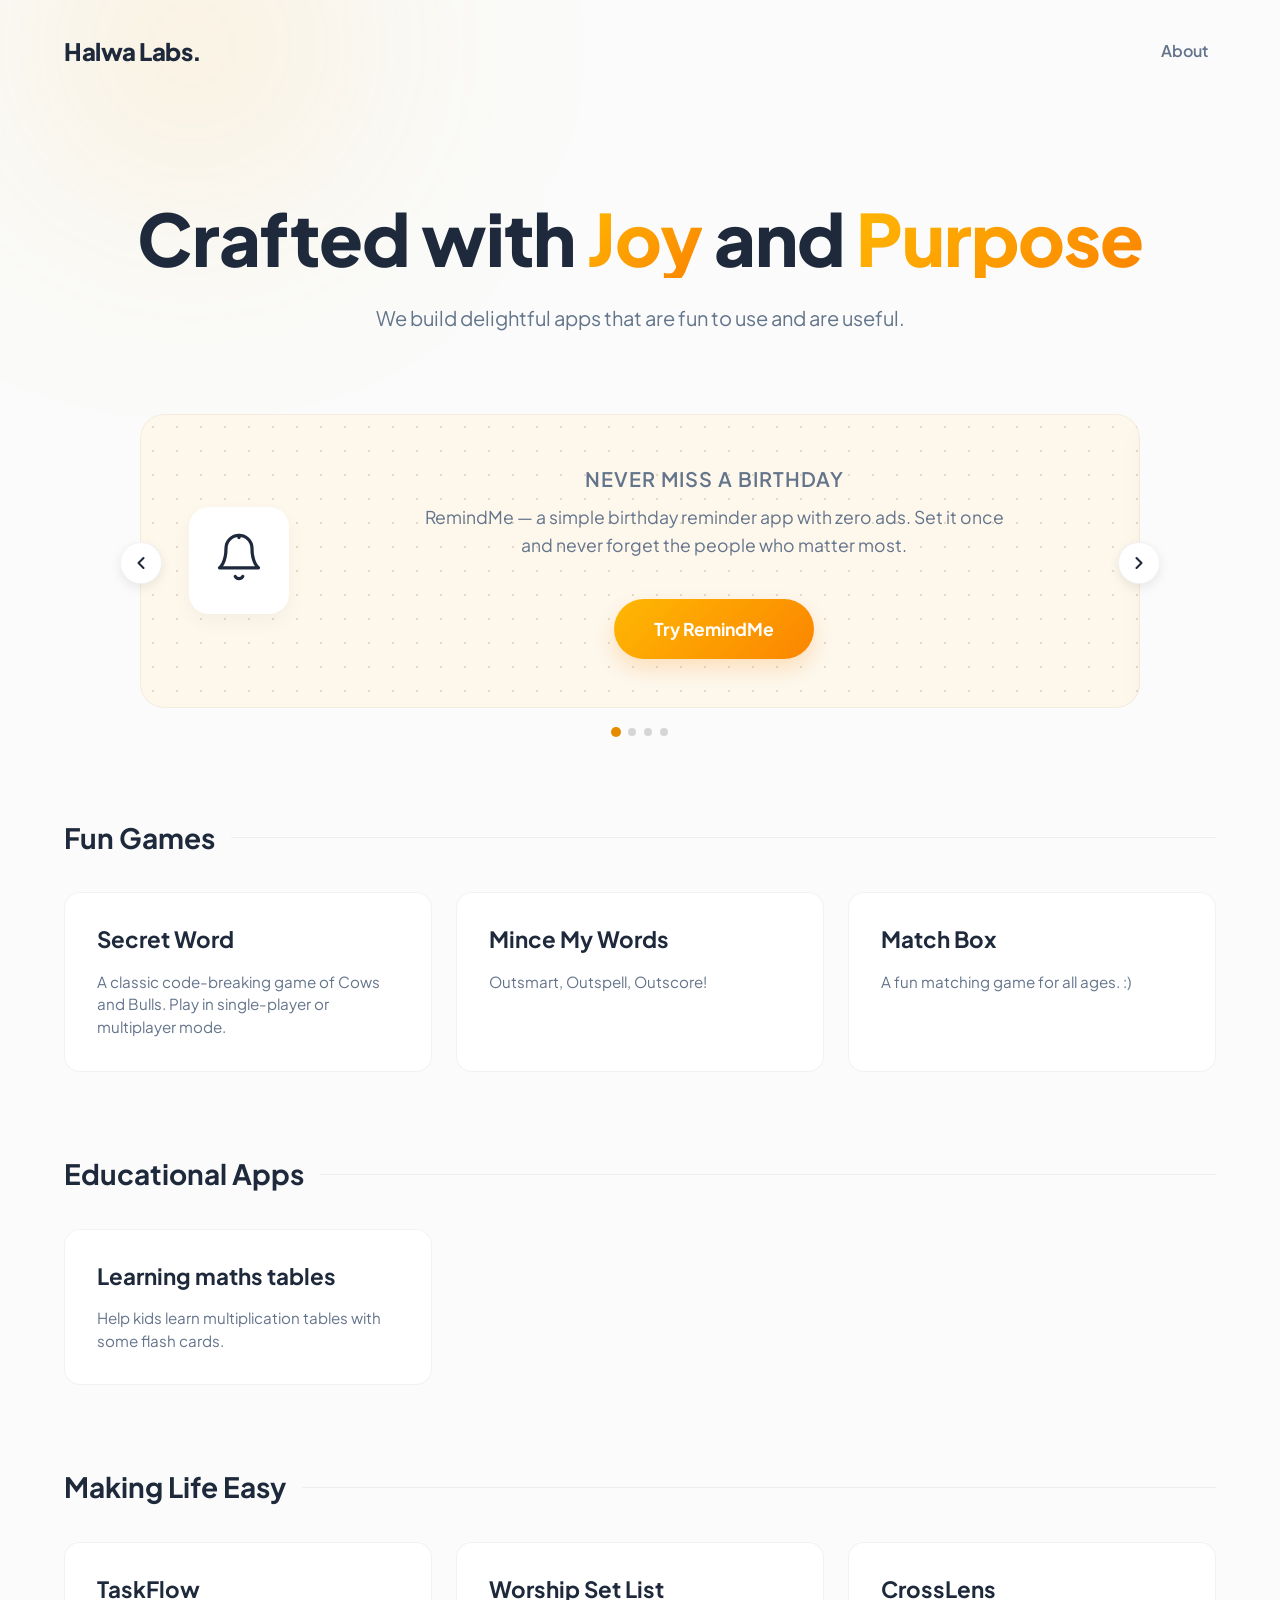
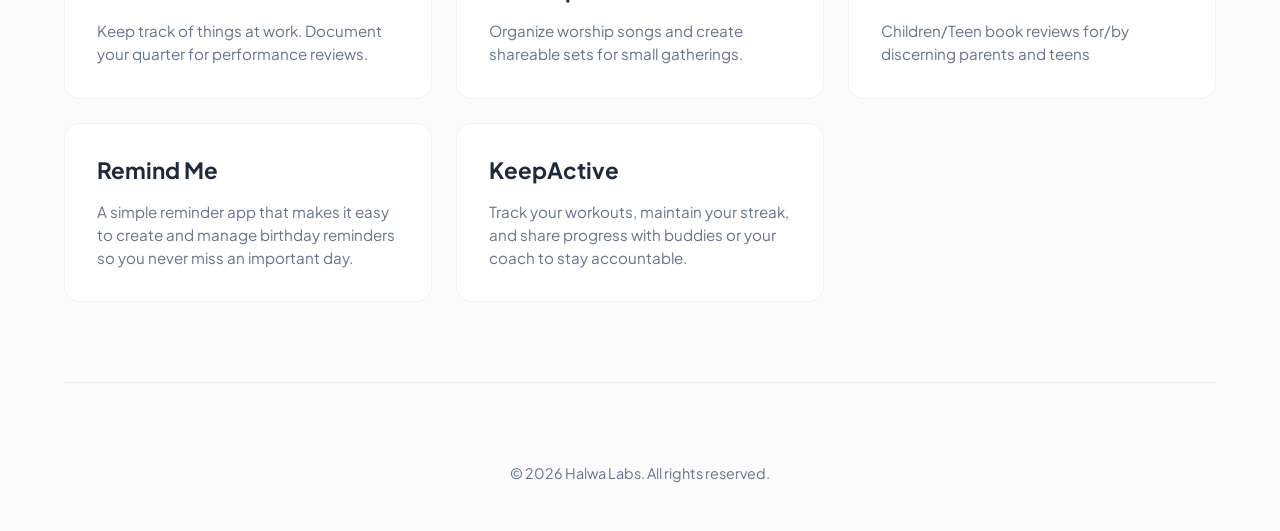
==== index.html @ 79433897 "updated carousel" ====
<!DOCTYPE html>
<html lang="en">
  <head>
    <meta charset="UTF-8" />
    <meta name="viewport" content="width=device-width, initial-scale=1.0" />
    <title>Halwa Labs - Crafted with Joy and Purpose</title>
    <meta name="description" content="We build delightful apps that are fun to use and are useful.">
    <link rel="preconnect" href="https://fonts.googleapis.com">
    <link rel="preconnect" href="https://fonts.gstatic.com" crossorigin>
    <link href="https://fonts.googleapis.com/css2?family=Plus+Jakarta+Sans:wght@400;500;600;700;800&display=swap" rel="stylesheet">
    <link rel="stylesheet" href="style.css">
  </head>
  <body>
    <div id="app">
      <nav class="navbar">
        <div class="nav-content" style="display: flex; width: 100%; justify-content: space-between; align-items: center;">
          <div class="logo">Halwa Labs.</div>
          <div class="nav-links">
            <a href="about.html" style="color: var(--text-secondary); text-decoration: none; font-weight: 600; transition: color 0.3s; padding: 0.5rem;" onmouseover="this.style.color='var(--text-primary)'" onmouseout="this.style.color='var(--text-secondary)'">About</a>
          </div>
        </div>
      </nav>

      <header class="hero">
        <div class="hero-content">
          <h1 class="hero-title">Crafted with <span class="gradient-text">Joy</span> and <span class="gradient-text">Purpose</span></h1>
          <p class="hero-subtitle">We build delightful apps that are fun to use and are useful.</p>
        </div>
      </header>

      <div class="featured-carousel" id="featuredCarousel">
        <button class="carousel-arrow carousel-arrow-left" id="carouselPrev" aria-label="Previous">
          <svg width="20" height="20" viewBox="0 0 24 24" fill="none" stroke="currentColor" stroke-width="2.5" stroke-linecap="round" stroke-linejoin="round"><polyline points="15 18 9 12 15 6"></polyline></svg>
        </button>

        <div class="carousel-track" id="carouselTrack">
          <!-- Slide 1: RemindMe -->
          <div class="carousel-slide">
            <div class="banner-icon">
              <svg width="52" height="52" viewBox="0 0 24 24" fill="none" stroke="var(--text-primary)" stroke-width="1.5" stroke-linecap="round" stroke-linejoin="round">
                <path d="M18 8A6 6 0 0 0 6 8c0 7-3 9-3 9h18s-3-2-3-9"></path>
                <path d="M13.73 21a2 2 0 0 1-3.46 0"></path>
                <path d="M12 2v1"></path>
              </svg>
            </div>
            <div class="banner-content">
              <h3 class="banner-subtitle">Never Miss a Birthday</h3>
              <p class="banner-description">RemindMe — a simple birthday reminder app with zero ads. Set it once and never forget the people who matter most.</p>
              <a href="https://remindme-a30ec.web.app/" target="_blank" rel="noopener noreferrer" class="banner-btn">Try RemindMe</a>
            </div>
          </div>

          <!-- Slide 2: SecretWord -->
          <div class="carousel-slide">
            <div class="banner-icon">
              <svg width="52" height="52" viewBox="0 0 24 24" fill="none" stroke="var(--text-primary)" stroke-width="1.5" stroke-linecap="round" stroke-linejoin="round">
                <rect x="3" y="11" width="18" height="11" rx="2" ry="2"></rect>
                <path d="M7 11V7a5 5 0 0 1 10 0v4"></path>
                <circle cx="12" cy="16" r="1" fill="var(--text-primary)"></circle>
              </svg>
            </div>
            <div class="banner-content">
              <h3 class="banner-subtitle">Can You Crack the Code?</h3>
              <p class="banner-description">Secret Word — the classic Cows &amp; Bulls word game. Challenge your friends in multiplayer or go head-to-head with the computer.</p>
              <a href="https://secretword.in/" target="_blank" rel="noopener noreferrer" class="banner-btn">Play Secret Word</a>
            </div>
          </div>

          <!-- Slide 3: MyShelf -->
          <div class="carousel-slide">
            <div class="banner-icon">
              <svg width="52" height="52" viewBox="0 0 24 24" fill="none" stroke="var(--text-primary)" stroke-width="1.5" stroke-linecap="round" stroke-linejoin="round">
                <path d="M4 19.5v-15A2.5 2.5 0 0 1 6.5 2H20v20H6.5a2.5 2.5 0 0 1 0-5H20"></path>
                <path d="M8 7h6"></path>
                <path d="M8 11h8"></path>
              </svg>
            </div>
            <div class="banner-content">
              <h3 class="banner-subtitle">Introducing MyShelf.in</h3>
              <p class="banner-description">Your Personal Library Community: Manage your book collection, share with friends, and borrow/lend books securely.</p>
              <a href="https://myshelf.in" target="_blank" rel="noopener noreferrer" class="banner-btn">Explore MyShelf.in</a>
            </div>
          </div>

          <!-- Slide 4: ThriftCircle -->
          <div class="carousel-slide">
            <div class="banner-icon">
              <svg width="52" height="52" viewBox="0 0 24 24" fill="none" stroke="var(--text-primary)" stroke-width="1.5" stroke-linecap="round" stroke-linejoin="round">
                <path d="M6 2 3 6v14a2 2 0 0 0 2 2h14a2 2 0 0 0 2-2V6l-3-4z"></path>
                <line x1="3" y1="6" x2="21" y2="6"></line>
                <path d="M16 10a4 4 0 0 1-8 0"></path>
              </svg>
            </div>
            <div class="banner-content">
              <h3 class="banner-subtitle">Introducing ThriftCircle</h3>
              <p class="banner-description">Got stuff lying around the house? Give it away for free — let someone else enjoy it. Don't hoard it, thrift it!</p>
              <a href="https://thriftcircle.halwalabs.com" target="_blank" rel="noopener noreferrer" class="banner-btn">Give it away →</a>
            </div>
          </div>
        </div>

        <button class="carousel-arrow carousel-arrow-right" id="carouselNext" aria-label="Next">
          <svg width="20" height="20" viewBox="0 0 24 24" fill="none" stroke="currentColor" stroke-width="2.5" stroke-linecap="round" stroke-linejoin="round"><polyline points="9 18 15 12 9 6"></polyline></svg>
        </button>

        <div class="carousel-dots" id="carouselDots">
          <button class="carousel-dot active" data-index="0" aria-label="Slide 1"></button>
          <button class="carousel-dot" data-index="1" aria-label="Slide 2"></button>
          <button class="carousel-dot" data-index="2" aria-label="Slide 3"></button>
          <button class="carousel-dot" data-index="3" aria-label="Slide 4"></button>
        </div>
      </div>

      <main class="projects-container">
        <!-- Fun Games -->
        <section class="category-section">
          <h2 class="section-title">Fun Games</h2>
          <div class="grid-container">
            <a href="https://secretword.in/" target="_blank" rel="noopener noreferrer" class="project-card">
              <div class="card-content">
                <div class="card-header"><h3>Secret Word</h3></div>
                <p>A classic code-breaking game of Cows and Bulls. Play in single-player or multiplayer mode.</p>
              </div><div class="card-glow"></div>
            </a>
            <a href="https://minceletters.halwalabs.com/" target="_blank" rel="noopener noreferrer" class="project-card">
              <div class="card-content">
                <div class="card-header"><h3>Mince My Words</h3></div>
                <p>Outsmart, Outspell, Outscore!</p>
              </div><div class="card-glow"></div>
            </a>
            <a href="https://halwalabs.com/matchbox/index.html" target="_blank" rel="noopener noreferrer" class="project-card">
              <div class="card-content">
                <div class="card-header"><h3>Match Box</h3></div>
                <p>A fun matching game for all ages. :)</p>
              </div><div class="card-glow"></div>
            </a>
          </div>
        </section>

        <!-- Educational Apps -->
        <section class="category-section">
          <h2 class="section-title">Educational Apps</h2>
          <div class="grid-container">
            <a href="https://tables.halwalabs.com" target="_blank" rel="noopener noreferrer" class="project-card">
              <div class="card-content">
                <div class="card-header"><h3>Learning maths tables</h3></div>
                <p>Help kids learn multiplication tables with some flash cards.</p>
              </div><div class="card-glow"></div>
            </a>
          </div>
        </section>

        <!-- Making Life Easy -->
        <section class="category-section">
          <h2 class="section-title">Making Life Easy</h2>
          <div class="grid-container">
            <a href="https://taskflow.halwalabs.com" target="_blank" rel="noopener noreferrer" class="project-card">
              <div class="card-content">
                <div class="card-header"><h3>TaskFlow</h3></div>
                <p>Keep track of things at work. Document your quarter for performance reviews.</p>
              </div><div class="card-glow"></div>
            </a>
            <a href="https://worshipsetlist.in" target="_blank" rel="noopener noreferrer" class="project-card">
              <div class="card-content">
                <div class="card-header"><h3>Worship Set List</h3></div>
                <p>Organize worship songs and create shareable sets for small gatherings.</p>
              </div><div class="card-glow"></div>
            </a>
            <a href="https://crosslens.org" target="_blank" rel="noopener noreferrer" class="project-card">
              <div class="card-content">
                <div class="card-header"><h3>CrossLens</h3></div>
                <p>Children/Teen book reviews for/by discerning parents and teens</p>
              </div><div class="card-glow"></div>
            </a>
            <a href="https://remindme-a30ec.web.app/" target="_blank" rel="noopener noreferrer" class="project-card">
              <div class="card-content">
                <div class="card-header"><h3>Remind Me</h3></div>
                <p>A simple reminder app that makes it easy to create and manage birthday reminders so you never miss an important day.</p>
              </div><div class="card-glow"></div>
            </a>
            <a href="https://keep-me-active.web.app/" target="_blank" rel="noopener noreferrer" class="project-card">
              <div class="card-content">
                <div class="card-header"><h3>KeepActive</h3></div>
                <p>Track your workouts, maintain your streak, and share progress with buddies or your coach to stay accountable.</p>
              </div><div class="card-glow"></div>
            </a>
          </div>
        </section>
      </main>

      <footer class="footer">
        <p>&copy; 2026 Halwa Labs. All rights reserved.</p>
      </footer>
    </div>
    <script>
      document.querySelectorAll('.project-card').forEach(card => {
        card.addEventListener('mousemove', e => {
          const rect = card.getBoundingClientRect();
          const x = e.clientX - rect.left;
          const y = e.clientY - rect.top;
          card.style.setProperty('--mouse-x', x + 'px');
          card.style.setProperty('--mouse-y', y + 'px');
        });
      });

      // Featured Carousel
      (function () {
        const slides = document.querySelectorAll('.carousel-slide');
        const dots = document.querySelectorAll('.carousel-dot');
        const total = slides.length;
        let current = 0;
        let timer;

        function goTo(index) {
          current = (index + total) % total;
          slides.forEach((s, i) => {
            s.style.transform = `translateX(${(i - current) * 100}%)`;
          });
          dots.forEach((d, i) => d.classList.toggle('active', i === current));
        }

        // Initialize positions
        slides.forEach((s, i) => {
          s.style.transform = `translateX(${i * 100}%)`;
          s.style.position = 'absolute';
          s.style.top = '0';
          s.style.left = '0';
          s.style.width = '100%';
        });

        // Make track relative + sized to a slide
        const track = document.getElementById('carouselTrack');
        track.style.position = 'relative';
        track.style.height = slides[0].offsetHeight + 'px';
        // Keep track height in sync on resize
        window.addEventListener('resize', () => {
          goTo(current);
          track.style.height = slides[current].offsetHeight + 'px';
        });

        function startTimer() {
          timer = setInterval(() => goTo(current + 1), 5000);
        }
        function resetTimer() {
          clearInterval(timer);
          startTimer();
        }

        document.getElementById('carouselPrev').addEventListener('click', () => { goTo(current - 1); resetTimer(); });
        document.getElementById('carouselNext').addEventListener('click', () => { goTo(current + 1); resetTimer(); });
        dots.forEach(dot => {
          dot.addEventListener('click', () => { goTo(+dot.dataset.index); resetTimer(); });
        });

        // Pause on hover
        const carousel = document.getElementById('featuredCarousel');
        carousel.addEventListener('mouseenter', () => clearInterval(timer));
        carousel.addEventListener('mouseleave', startTimer);

        goTo(0);
        startTimer();
      })();
    </script>
  </body>
</html>
---- style.css ----
/* Premium Light Theme Styles */
:root {
  --bg-color: #fafbfa;
  --text-primary: #1e293b;
  --text-secondary: #64748b;
  --accent-color: #e58b00;
  --gradient-1: #ffb703;
  --gradient-2: #fb8500;
  
  --card-bg: rgba(255, 255, 255, 0.9);
  --card-border: rgba(0, 0, 0, 0.05);
  --card-hover-border: rgba(0, 0, 0, 0.15);
}

* {
  box-sizing: border-box;
}

body {
  margin: 0;
  font-family: 'Plus Jakarta Sans', system-ui, -apple-system, sans-serif;
  background-color: var(--bg-color);
  color: var(--text-primary);
  line-height: 1.6;
  -webkit-font-smoothing: antialiased;
  position: relative;
  overflow-x: hidden;
}

/* Background Ambient Glow */
body::before {
  content: '';
  position: fixed;
  top: -20%;
  left: -10%;
  width: 50%;
  height: 50%;
  background: radial-gradient(circle, rgba(252,163,17,0.15) 0%, rgba(250,251,250,0) 70%);
  filter: blur(100px);
  z-index: -1;
}

#app {
  max-width: 1200px;
  margin: 0 auto;
  padding: 0 1.5rem;
}

/* Navbar */
.navbar {
  padding: 2rem 0;
  display: flex;
  justify-content: space-between;
  align-items: center;
}
.logo {
  font-weight: 800;
  font-size: 1.5rem;
  letter-spacing: -0.5px;
}

/* Hero Section */
.hero {
  text-align: center;
  margin: 6rem 0 5rem;
  animation: fadeUp 1s ease-out forwards;
}
.hero-title {
  font-size: clamp(3rem, 6vw, 4.5rem);
  font-weight: 800;
  line-height: 1.1;
  margin-bottom: 1.5rem;
  letter-spacing: -1px;
}
.gradient-text {
  background: linear-gradient(135deg, var(--gradient-1), var(--gradient-2));
  background-clip: text;
  -webkit-background-clip: text;
  -webkit-text-fill-color: transparent;
  display: inline-block;
}
.hero-subtitle {
  font-size: 1.25rem;
  color: var(--text-secondary);
  max-width: 600px;
  margin: 0 auto;
}

/* Category Sections */
.category-section {
  margin-bottom: 5rem;
  animation: fadeUp 1s ease-out forwards;
  animation-delay: 0.2s;
  opacity: 0;
}
.section-title {
  font-size: 1.75rem;
  font-weight: 700;
  margin-bottom: 2rem;
  color: var(--text-primary);
  display: flex;
  align-items: center;
  gap: 1rem;
}
.section-title::after {
  content: '';
  height: 1px;
  flex: 1;
  background: var(--card-border);
}

/* Grid & Cards */
.grid-container {
  display: grid;
  grid-template-columns: repeat(auto-fill, minmax(320px, 1fr));
  gap: 1.5rem;
}

.project-card {
  text-decoration: none;
  background: var(--card-bg);
  border: 1px solid var(--card-border);
  border-radius: 16px;
  padding: 2rem;
  position: relative;
  overflow: hidden;
  transition: transform 0.3s ease, border-color 0.3s ease;
  backdrop-filter: blur(12px);
  display: flex;
  flex-direction: column;
}

.project-card:hover {
  transform: translateY(-5px);
  border-color: var(--card-hover-border);
}

/* Interactive Glow Effect */
.card-glow {
  position: absolute;
  top: 0;
  left: 0;
  right: 0;
  bottom: 0;
  background: radial-gradient(
    800px circle at var(--mouse-x, -500px) var(--mouse-y, -500px),
    rgba(252, 163, 17, 0.06),
    transparent 40%
  );
  opacity: 0;
  transition: opacity 0.5s;
  pointer-events: none;
  z-index: 1;
}

.project-card:hover .card-glow {
  opacity: 1;
}

.card-content {
  position: relative;
  z-index: 2;
  color: var(--text-secondary);
}

.card-header {
  display: flex;
  justify-content: space-between;
  align-items: flex-start;
  margin-bottom: 1rem;
  gap: 1rem;
}

.card-header h3 {
  margin: 0;
  font-size: 1.4rem;
  font-weight: 700;
  color: var(--text-primary);
  line-height: 1.3;
}

.badge {
  font-size: 0.75rem;
  font-weight: 600;
  background: rgba(252, 163, 17, 0.1);
  color: var(--accent-color);
  padding: 0.3rem 0.6rem;
  border-radius: 9999px;
  white-space: nowrap;
}

.card-content p {
  margin: 0;
  font-size: 0.95rem;
  line-height: 1.5;
}

/* Footer */
.footer {
  text-align: center;
  padding: 4rem 0 2rem;
  color: var(--text-secondary);
  font-size: 0.9rem;
  border-top: 1px solid var(--card-border);
  margin-top: 4rem;
}

/* Animations */
@keyframes fadeUp {
  from {
    opacity: 0;
    transform: translateY(20px);
  }
  to {
    opacity: 1;
    transform: translateY(0);
  }
}

/* Delays for sections */
.category-section:nth-of-type(2) { animation-delay: 0.4s; }
.category-section:nth-of-type(3) { animation-delay: 0.6s; }

/* Featured Carousel */
.featured-carousel {
  position: relative;
  margin: 2rem auto 5rem;
  max-width: 1000px;
  animation: fadeUp 1s ease-out forwards;
  animation-delay: 0.3s;
  opacity: 0;
}

.carousel-track {
  display: flex;
  overflow: hidden;
  border-radius: 24px;
}

.carousel-slide {
  min-width: 100%;
  background-color: #FDF7EC;
  background-image: radial-gradient(#e5d9c5 1px, transparent 1px);
  background-size: 24px 24px;
  border: 1px solid rgba(229, 217, 197, 0.4);
  box-shadow: 0 10px 30px rgba(0, 0, 0, 0.03);
  border-radius: 24px;
  padding: 3rem;
  display: flex;
  align-items: center;
  gap: 3rem;
  transition: transform 0.5s cubic-bezier(0.4, 0, 0.2, 1);
}

.banner-icon {
  flex-shrink: 0;
  display: none;
  background: white;
  padding: 1.5rem;
  border-radius: 20px;
  box-shadow: 0 8px 20px rgba(0,0,0,0.04);
}

@media (min-width: 768px) {
  .banner-icon {
    display: block;
  }
}

.banner-content {
  text-align: center;
  flex-grow: 1;
}

.banner-subtitle {
  font-family: 'Plus Jakarta Sans', serif;
  font-size: 1.25rem;
  color: var(--text-secondary);
  margin: 0 0 0.5rem 0;
  font-weight: 600;
  letter-spacing: 0.05em;
  text-transform: uppercase;
}

.banner-description {
  font-size: 1.1rem;
  color: var(--text-secondary);
  line-height: 1.6;
  margin: 0 auto 2.5rem auto;
  max-width: 600px;
}

.banner-btn {
  display: inline-block;
  background: linear-gradient(135deg, var(--gradient-1), var(--gradient-2));
  color: #ffffff;
  font-weight: 700;
  font-size: 1.1rem;
  text-decoration: none;
  padding: 1rem 2.5rem;
  border-radius: 50px;
  transition: transform 0.2s ease, box-shadow 0.2s ease;
  box-shadow: 0 10px 20px rgba(251, 133, 0, 0.2);
}

.banner-btn:hover {
  transform: translateY(-2px);
  box-shadow: 0 15px 25px rgba(251, 133, 0, 0.3);
}

/* Carousel Arrows */
.carousel-arrow {
  position: absolute;
  top: 50%;
  transform: translateY(-50%);
  z-index: 10;
  background: white;
  border: 1px solid var(--card-border);
  border-radius: 50%;
  width: 42px;
  height: 42px;
  display: flex;
  align-items: center;
  justify-content: center;
  cursor: pointer;
  color: var(--text-primary);
  box-shadow: 0 4px 12px rgba(0,0,0,0.08);
  transition: box-shadow 0.2s ease, transform 0.2s ease, background 0.2s ease;
  margin-top: -12px; /* nudge up slightly to clear dots */
}

.carousel-arrow:hover {
  box-shadow: 0 6px 18px rgba(0,0,0,0.14);
  background: #fff8ee;
}

.carousel-arrow-left {
  left: -20px;
}

.carousel-arrow-right {
  right: -20px;
}

/* Carousel Dots */
.carousel-dots {
  display: flex;
  justify-content: center;
  gap: 0.5rem;
  margin-top: 1.25rem;
}

.carousel-dot {
  width: 8px;
  height: 8px;
  border-radius: 50%;
  border: none;
  background: rgba(0,0,0,0.15);
  cursor: pointer;
  padding: 0;
  transition: background 0.3s ease, transform 0.3s ease;
}

.carousel-dot.active {
  background: var(--accent-color);
  transform: scale(1.25);
}

@media (max-width: 768px) {
  .carousel-slide {
    padding: 2rem;
    flex-direction: column;
    gap: 1.5rem;
  }
  .featured-carousel {
    margin: 2rem 0 4rem;
  }
  .carousel-arrow-left {
    left: 4px;
  }
  .carousel-arrow-right {
    right: 4px;
  }
}
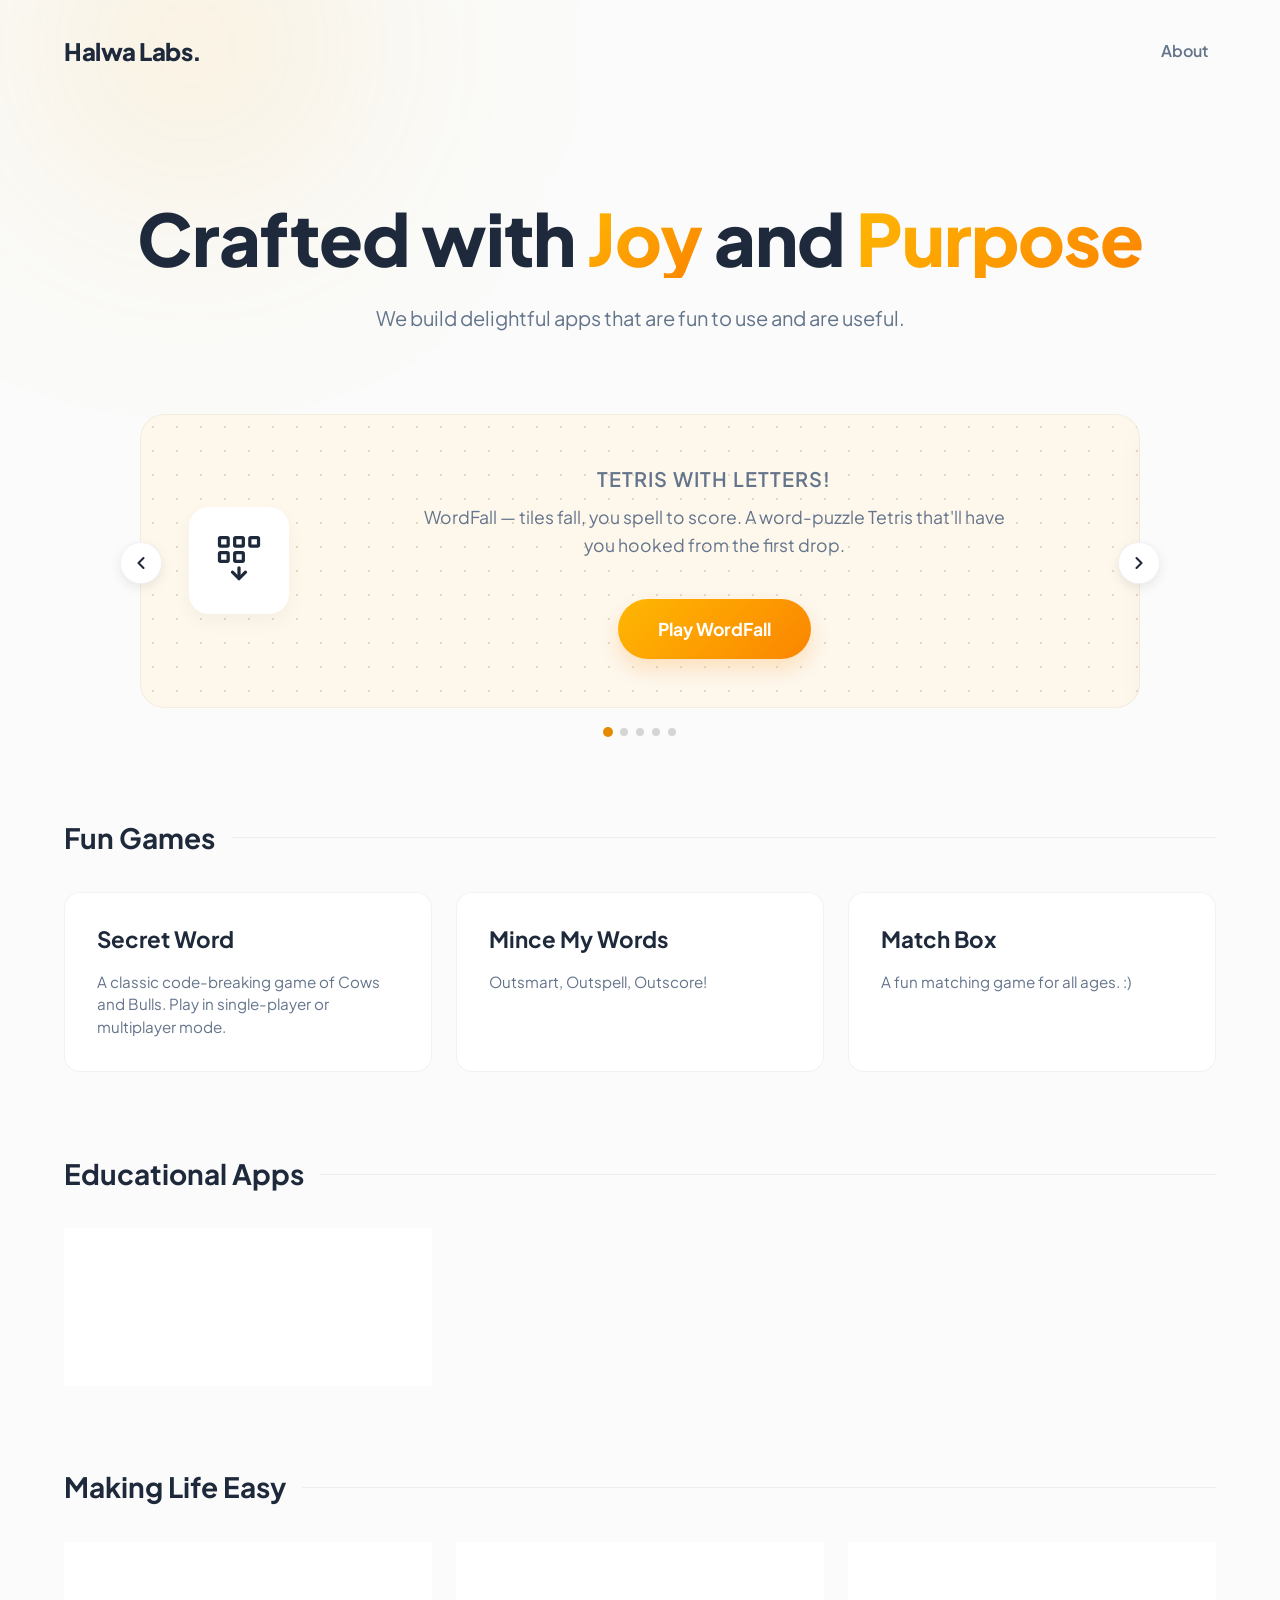
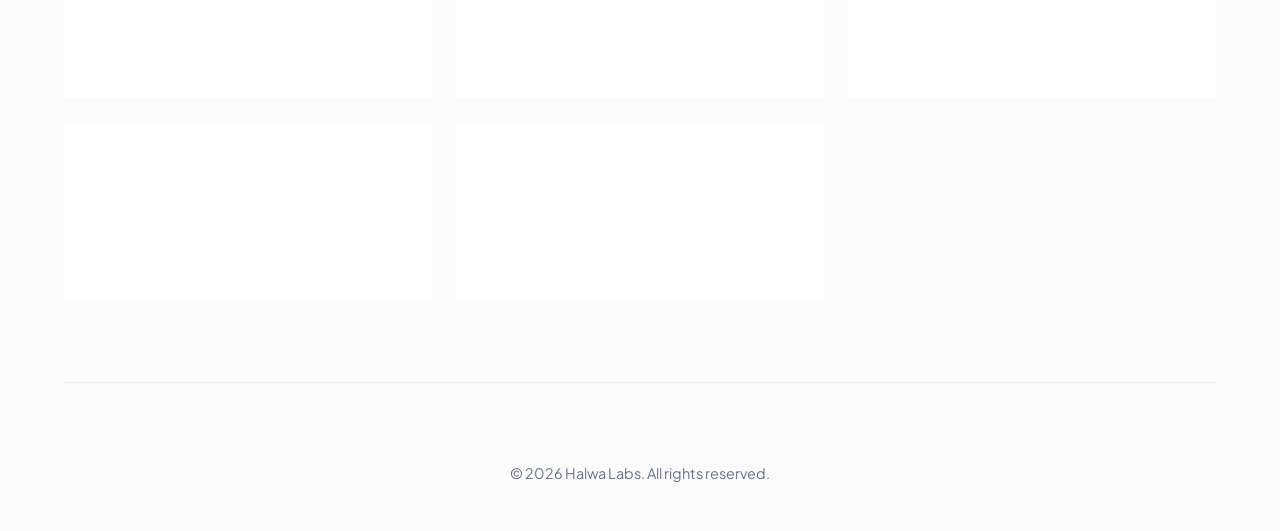
==== commit 4ff52c6b: "games" ====
--- a/index.html
+++ b/index.html
@@ -34,7 +34,80 @@
         </button>
 
         <div class="carousel-track" id="carouselTrack">
-          <!-- Slide 1: RemindMe -->
+          <!-- Slide 1: WordFall -->
+          <div class="carousel-slide">
+            <div class="banner-icon">
+              <svg width="52" height="52" viewBox="0 0 24 24" fill="none" stroke="var(--text-primary)" stroke-width="1.5" stroke-linecap="round" stroke-linejoin="round">
+                <rect x="3" y="3" width="4" height="4" rx="0.5"></rect>
+                <rect x="10" y="3" width="4" height="4" rx="0.5"></rect>
+                <rect x="17" y="3" width="4" height="4" rx="0.5"></rect>
+                <rect x="3" y="10" width="4" height="4" rx="0.5"></rect>
+                <rect x="10" y="10" width="4" height="4" rx="0.5"></rect>
+                <polyline points="12 17 12 21"></polyline>
+                <polyline points="9 19 12 22 15 19"></polyline>
+              </svg>
+            </div>
+            <div class="banner-content">
+              <h3 class="banner-subtitle">Tetris with Letters!</h3>
+              <p class="banner-description">WordFall — tiles fall, you spell to score. A word-puzzle Tetris that'll have you hooked from the first drop.</p>
+              <a href="https://secretword.in/wordfall" target="_blank" rel="noopener noreferrer" class="banner-btn">Play WordFall</a>
+            </div>
+          </div>
+
+          <!-- Slide 2: Jumbo -->
+          <div class="carousel-slide">
+            <div class="banner-icon">
+              <svg width="52" height="52" viewBox="0 0 24 24" fill="none" stroke="var(--text-primary)" stroke-width="1.5" stroke-linecap="round" stroke-linejoin="round">
+                <circle cx="12" cy="12" r="9"></circle>
+                <path d="M12 8v4l3 3"></path>
+                <path d="M9.5 3.5 L7 7"></path>
+                <path d="M14.5 3.5 L17 7"></path>
+              </svg>
+            </div>
+            <div class="banner-content">
+              <h3 class="banner-subtitle">7 Letters. 60 Seconds. Go!</h3>
+              <p class="banner-description">Jumbo Word Rush — unscramble 7 letters and make as many words as you can before time runs out. Daily &amp; fast-paced!</p>
+              <a href="https://secretword.in/jumbo" target="_blank" rel="noopener noreferrer" class="banner-btn">Play Jumbo</a>
+            </div>
+          </div>
+
+          <!-- Slide 3: Secret Word Daily -->
+          <div class="carousel-slide">
+            <div class="banner-icon">
+              <svg width="52" height="52" viewBox="0 0 24 24" fill="none" stroke="var(--text-primary)" stroke-width="1.5" stroke-linecap="round" stroke-linejoin="round">
+                <rect x="3" y="4" width="18" height="18" rx="2"></rect>
+                <line x1="16" y1="2" x2="16" y2="6"></line>
+                <line x1="8" y1="2" x2="8" y2="6"></line>
+                <line x1="3" y1="10" x2="21" y2="10"></line>
+                <circle cx="12" cy="16" r="1" fill="var(--text-primary)"></circle>
+              </svg>
+            </div>
+            <div class="banner-content">
+              <h3 class="banner-subtitle">One Puzzle. Every Day.</h3>
+              <p class="banner-description">Secret Word Daily — guess the 4-letter word using bulls &amp; cows clues. A fresh challenge every single day!</p>
+              <a href="https://secretword.in/daily-challenge" target="_blank" rel="noopener noreferrer" class="banner-btn">Play Today's Puzzle</a>
+            </div>
+          </div>
+
+          <!-- Slide 4: KeepActive -->
+          <div class="carousel-slide">
+            <div class="banner-icon">
+              <svg width="52" height="52" viewBox="0 0 24 24" fill="none" stroke="var(--text-primary)" stroke-width="1.5" stroke-linecap="round" stroke-linejoin="round">
+                <path d="M18 8h1a4 4 0 0 1 0 8h-1"></path>
+                <path d="M2 8h16v9a4 4 0 0 1-4 4H6a4 4 0 0 1-4-4V8z"></path>
+                <line x1="6" y1="1" x2="6" y2="4"></line>
+                <line x1="10" y1="1" x2="10" y2="4"></line>
+                <line x1="14" y1="1" x2="14" y2="4"></line>
+              </svg>
+            </div>
+            <div class="banner-content">
+              <h3 class="banner-subtitle">Stay Consistent, Stay Fit</h3>
+              <p class="banner-description">KeepActive — track your workouts, maintain your streak, and share progress with buddies or your coach to stay accountable.</p>
+              <a href="https://keep-me-active.web.app/" target="_blank" rel="noopener noreferrer" class="banner-btn">Try KeepActive</a>
+            </div>
+          </div>
+
+          <!-- Slide 5: RemindMe -->
           <div class="carousel-slide">
             <div class="banner-icon">
               <svg width="52" height="52" viewBox="0 0 24 24" fill="none" stroke="var(--text-primary)" stroke-width="1.5" stroke-linecap="round" stroke-linejoin="round">
@@ -46,55 +119,7 @@
             <div class="banner-content">
               <h3 class="banner-subtitle">Never Miss a Birthday</h3>
               <p class="banner-description">RemindMe — a simple birthday reminder app with zero ads. Set it once and never forget the people who matter most.</p>
-              <a href="https://remindme-a30ec.web.app/" target="_blank" rel="noopener noreferrer" class="banner-btn">Try RemindMe</a>
-            </div>
-          </div>
-
-          <!-- Slide 2: SecretWord -->
-          <div class="carousel-slide">
-            <div class="banner-icon">
-              <svg width="52" height="52" viewBox="0 0 24 24" fill="none" stroke="var(--text-primary)" stroke-width="1.5" stroke-linecap="round" stroke-linejoin="round">
-                <rect x="3" y="11" width="18" height="11" rx="2" ry="2"></rect>
-                <path d="M7 11V7a5 5 0 0 1 10 0v4"></path>
-                <circle cx="12" cy="16" r="1" fill="var(--text-primary)"></circle>
-              </svg>
-            </div>
-            <div class="banner-content">
-              <h3 class="banner-subtitle">Can You Crack the Code?</h3>
-              <p class="banner-description">Secret Word — the classic Cows &amp; Bulls word game. Challenge your friends in multiplayer or go head-to-head with the computer.</p>
-              <a href="https://secretword.in/" target="_blank" rel="noopener noreferrer" class="banner-btn">Play Secret Word</a>
-            </div>
-          </div>
-
-          <!-- Slide 3: MyShelf -->
-          <div class="carousel-slide">
-            <div class="banner-icon">
-              <svg width="52" height="52" viewBox="0 0 24 24" fill="none" stroke="var(--text-primary)" stroke-width="1.5" stroke-linecap="round" stroke-linejoin="round">
-                <path d="M4 19.5v-15A2.5 2.5 0 0 1 6.5 2H20v20H6.5a2.5 2.5 0 0 1 0-5H20"></path>
-                <path d="M8 7h6"></path>
-                <path d="M8 11h8"></path>
-              </svg>
-            </div>
-            <div class="banner-content">
-              <h3 class="banner-subtitle">Introducing MyShelf.in</h3>
-              <p class="banner-description">Your Personal Library Community: Manage your book collection, share with friends, and borrow/lend books securely.</p>
-              <a href="https://myshelf.in" target="_blank" rel="noopener noreferrer" class="banner-btn">Explore MyShelf.in</a>
-            </div>
-          </div>
-
-          <!-- Slide 4: ThriftCircle -->
-          <div class="carousel-slide">
-            <div class="banner-icon">
-              <svg width="52" height="52" viewBox="0 0 24 24" fill="none" stroke="var(--text-primary)" stroke-width="1.5" stroke-linecap="round" stroke-linejoin="round">
-                <path d="M6 2 3 6v14a2 2 0 0 0 2 2h14a2 2 0 0 0 2-2V6l-3-4z"></path>
-                <line x1="3" y1="6" x2="21" y2="6"></line>
-                <path d="M16 10a4 4 0 0 1-8 0"></path>
-              </svg>
-            </div>
-            <div class="banner-content">
-              <h3 class="banner-subtitle">Introducing ThriftCircle</h3>
-              <p class="banner-description">Got stuff lying around the house? Give it away for free — let someone else enjoy it. Don't hoard it, thrift it!</p>
-              <a href="https://thriftcircle.halwalabs.com" target="_blank" rel="noopener noreferrer" class="banner-btn">Give it away →</a>
+              <a href="https://remindme.halwalabs.com" target="_blank" rel="noopener noreferrer" class="banner-btn">Try RemindMe</a>
             </div>
           </div>
         </div>
@@ -108,6 +133,7 @@
           <button class="carousel-dot" data-index="1" aria-label="Slide 2"></button>
           <button class="carousel-dot" data-index="2" aria-label="Slide 3"></button>
           <button class="carousel-dot" data-index="3" aria-label="Slide 4"></button>
+          <button class="carousel-dot" data-index="4" aria-label="Slide 5"></button>
         </div>
       </div>
 
@@ -172,7 +198,7 @@
                 <p>Children/Teen book reviews for/by discerning parents and teens</p>
               </div><div class="card-glow"></div>
             </a>
-            <a href="https://remindme-a30ec.web.app/" target="_blank" rel="noopener noreferrer" class="project-card">
+            <a href="https://remindme.halwalabs.com" target="_blank" rel="noopener noreferrer" class="project-card">
               <div class="card-content">
                 <div class="card-header"><h3>Remind Me</h3></div>
                 <p>A simple reminder app that makes it easy to create and manage birthday reminders so you never miss an important day.</p>
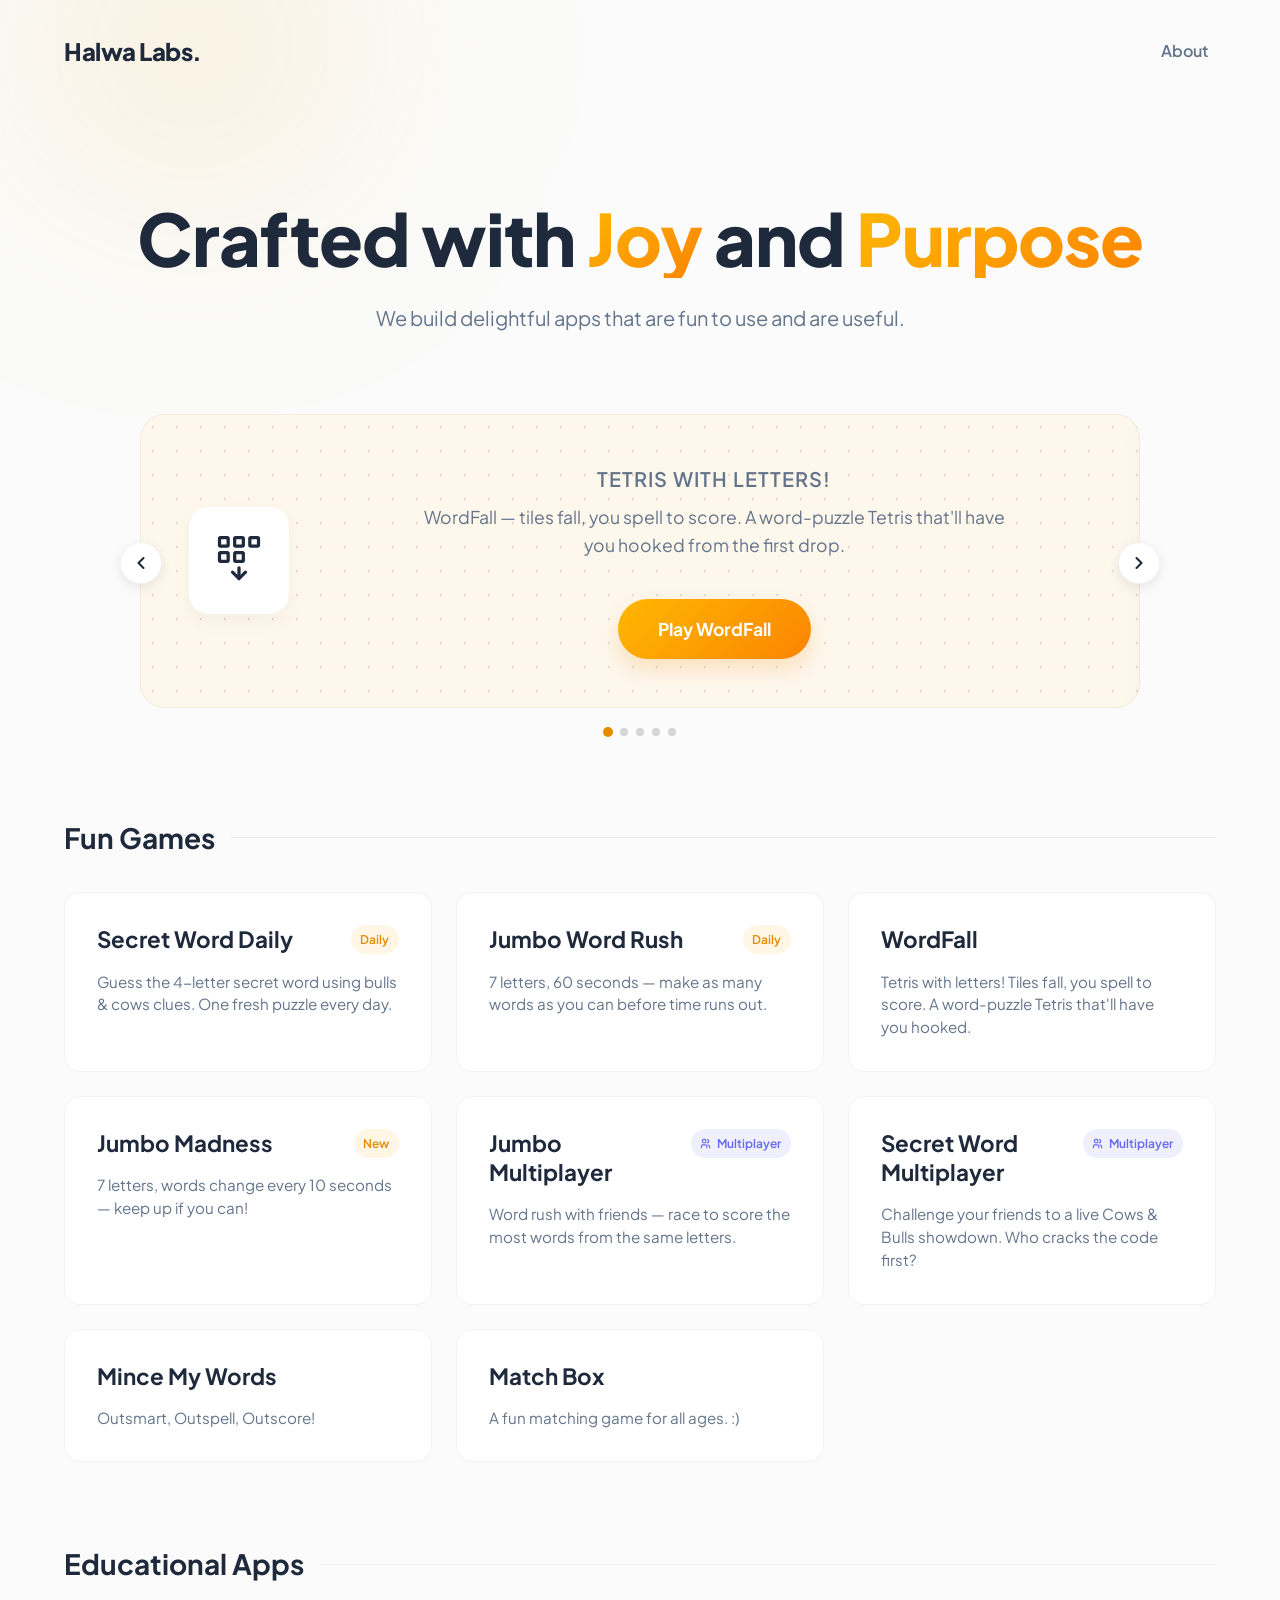
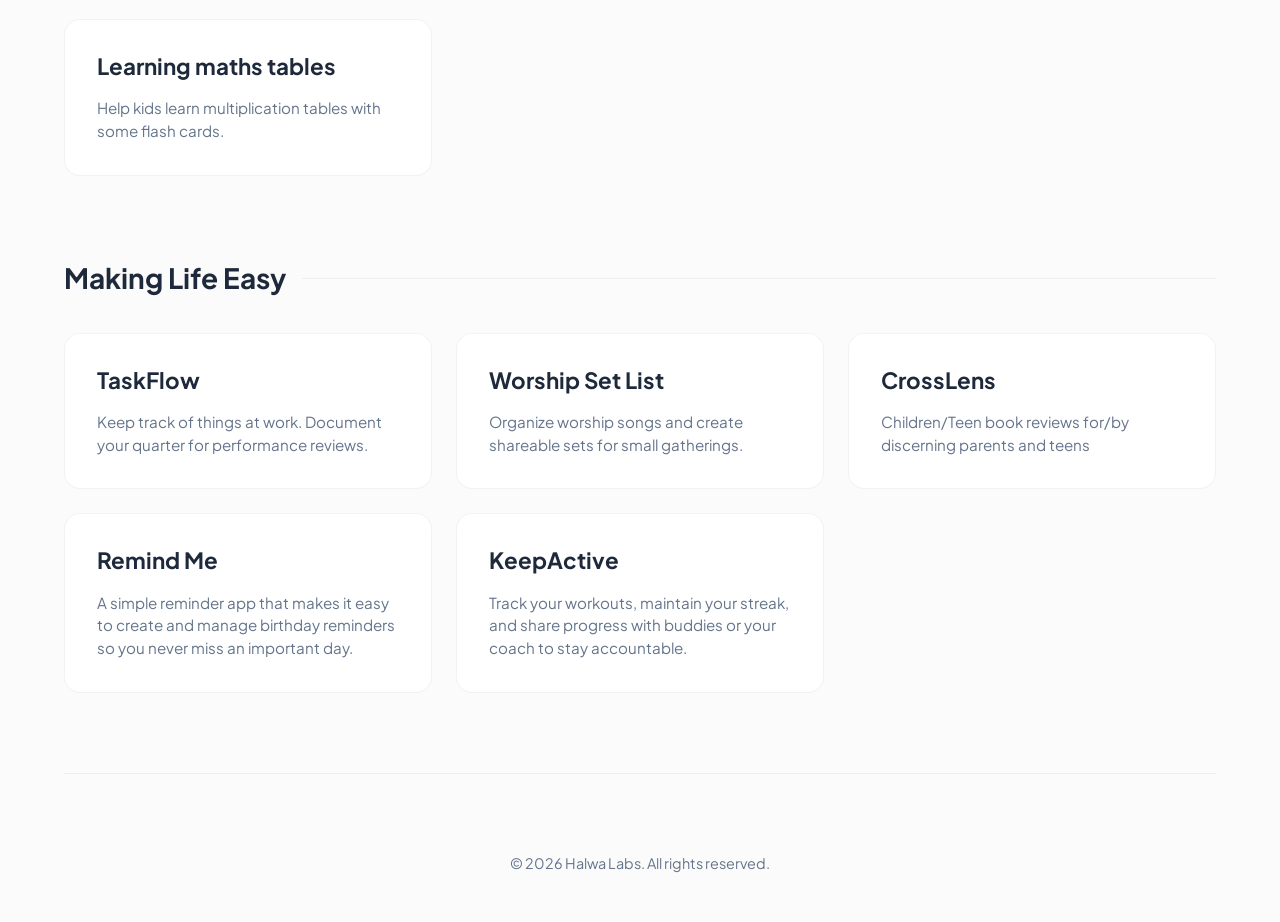
==== commit a60ff8a2: "games" ====
--- a/index.html
+++ b/index.html
@@ -142,10 +142,50 @@
         <section class="category-section">
           <h2 class="section-title">Fun Games</h2>
           <div class="grid-container">
-            <a href="https://secretword.in/" target="_blank" rel="noopener noreferrer" class="project-card">
-              <div class="card-content">
-                <div class="card-header"><h3>Secret Word</h3></div>
-                <p>A classic code-breaking game of Cows and Bulls. Play in single-player or multiplayer mode.</p>
+            <a href="https://secretword.in/daily-challenge" target="_blank" rel="noopener noreferrer" class="project-card">
+              <div class="card-content">
+                <div class="card-header"><h3>Secret Word Daily</h3><span class="badge">Daily</span></div>
+                <p>Guess the 4-letter secret word using bulls &amp; cows clues. One fresh puzzle every day.</p>
+              </div><div class="card-glow"></div>
+            </a>
+            <a href="https://secretword.in/jumbo" target="_blank" rel="noopener noreferrer" class="project-card">
+              <div class="card-content">
+                <div class="card-header"><h3>Jumbo Word Rush</h3><span class="badge">Daily</span></div>
+                <p>7 letters, 60 seconds — make as many words as you can before time runs out.</p>
+              </div><div class="card-glow"></div>
+            </a>
+            <a href="https://secretword.in/wordfall" target="_blank" rel="noopener noreferrer" class="project-card">
+              <div class="card-content">
+                <div class="card-header"><h3>WordFall</h3></div>
+                <p>Tetris with letters! Tiles fall, you spell to score. A word-puzzle Tetris that'll have you hooked.</p>
+              </div><div class="card-glow"></div>
+            </a>
+            <a href="https://secretword.in/jumbomadness" target="_blank" rel="noopener noreferrer" class="project-card">
+              <div class="card-content">
+                <div class="card-header"><h3>Jumbo Madness</h3><span class="badge">New</span></div>
+                <p>7 letters, words change every 10 seconds — keep up if you can!</p>
+              </div><div class="card-glow"></div>
+            </a>
+            <a href="https://secretword.in/jumbo/multi" target="_blank" rel="noopener noreferrer" class="project-card">
+              <div class="card-content">
+                <div class="card-header">
+                  <h3>Jumbo Multiplayer</h3>
+                  <span class="badge badge-multi">
+                    <svg width="11" height="11" viewBox="0 0 24 24" fill="none" stroke="currentColor" stroke-width="2.5" stroke-linecap="round" stroke-linejoin="round" style="display:inline;vertical-align:middle;margin-right:3px"><circle cx="9" cy="7" r="4"/><path d="M3 21v-2a4 4 0 0 1 4-4h4a4 4 0 0 1 4 4v2"/><path d="M16 3.13a4 4 0 0 1 0 7.75"/><path d="M21 21v-2a4 4 0 0 0-3-3.87"/></svg>Multiplayer
+                  </span>
+                </div>
+                <p>Word rush with friends — race to score the most words from the same letters.</p>
+              </div><div class="card-glow"></div>
+            </a>
+            <a href="https://secretword.in/multi" target="_blank" rel="noopener noreferrer" class="project-card">
+              <div class="card-content">
+                <div class="card-header">
+                  <h3>Secret Word Multiplayer</h3>
+                  <span class="badge badge-multi">
+                    <svg width="11" height="11" viewBox="0 0 24 24" fill="none" stroke="currentColor" stroke-width="2.5" stroke-linecap="round" stroke-linejoin="round" style="display:inline;vertical-align:middle;margin-right:3px"><circle cx="9" cy="7" r="4"/><path d="M3 21v-2a4 4 0 0 1 4-4h4a4 4 0 0 1 4 4v2"/><path d="M16 3.13a4 4 0 0 1 0 7.75"/><path d="M21 21v-2a4 4 0 0 0-3-3.87"/></svg>Multiplayer
+                  </span>
+                </div>
+                <p>Challenge your friends to a live Cows &amp; Bulls showdown. Who cracks the code first?</p>
               </div><div class="card-glow"></div>
             </a>
             <a href="https://minceletters.halwalabs.com/" target="_blank" rel="noopener noreferrer" class="project-card">
--- a/style.css
+++ b/style.css
@@ -189,6 +189,14 @@
   white-space: nowrap;
 }
 
+.badge-multi {
+  background: rgba(99, 102, 241, 0.1);
+  color: #6366f1;
+  display: inline-flex;
+  align-items: center;
+  gap: 3px;
+}
+
 .card-content p {
   margin: 0;
   font-size: 0.95rem;
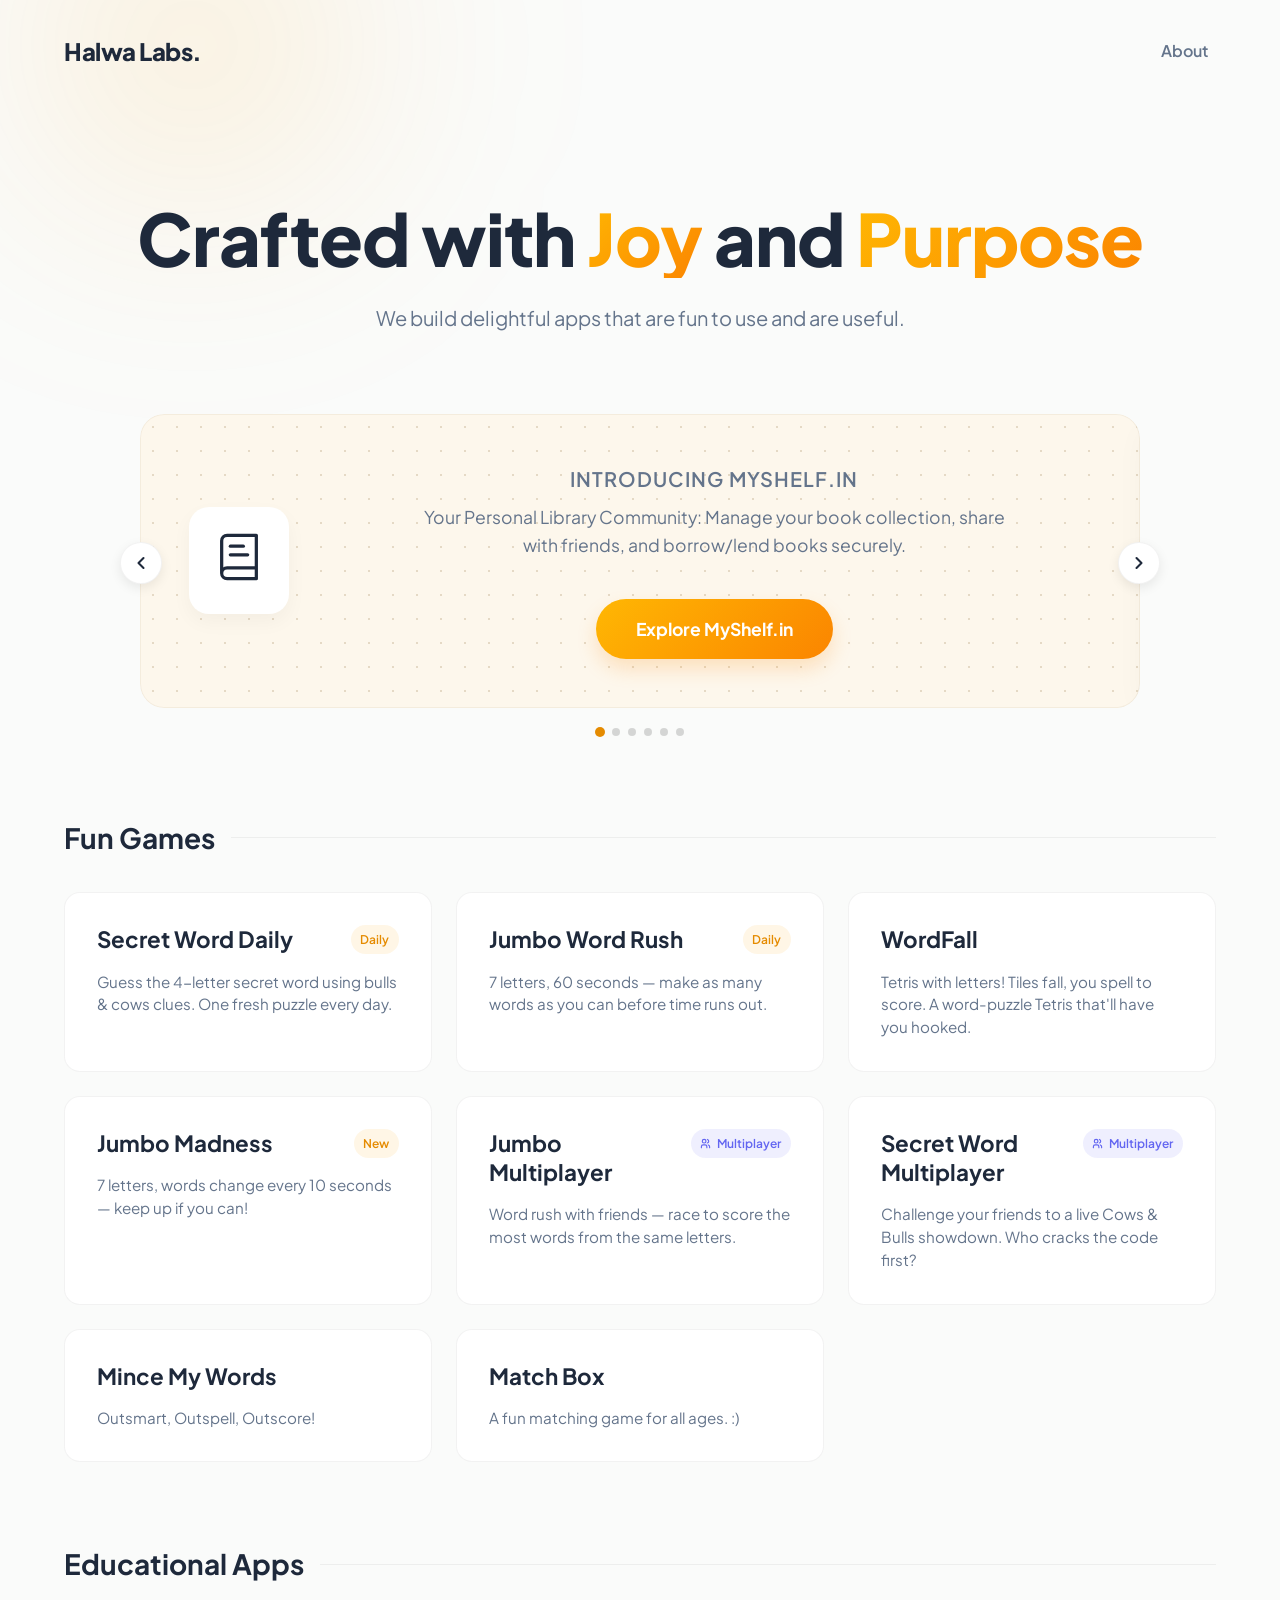
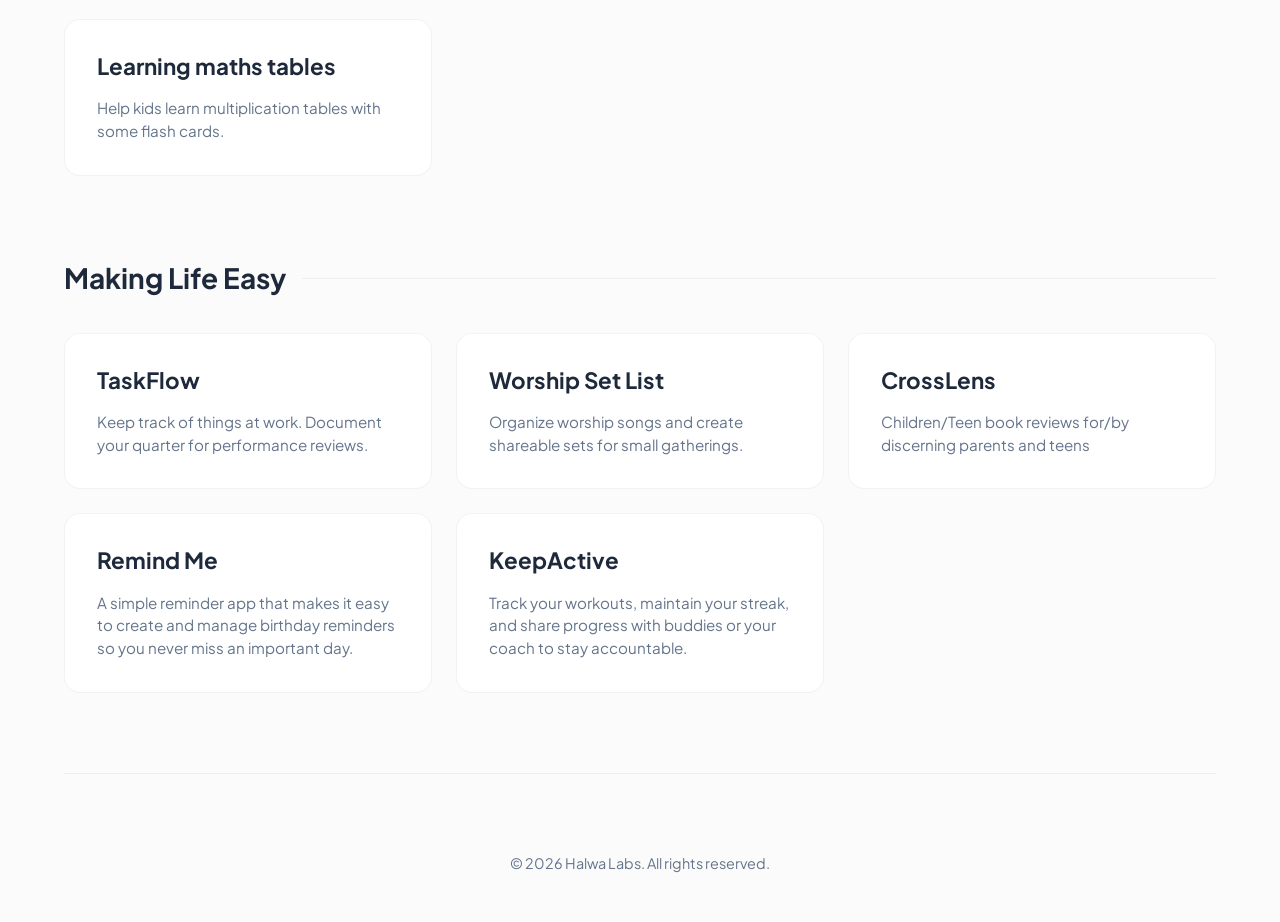
==== commit 02105979: "added myshelf" ====
--- a/index.html
+++ b/index.html
@@ -34,7 +34,23 @@
         </button>
 
         <div class="carousel-track" id="carouselTrack">
-          <!-- Slide 1: WordFall -->
+          <!-- Slide 1: MyShelf -->
+          <div class="carousel-slide">
+            <div class="banner-icon">
+              <svg width="52" height="52" viewBox="0 0 24 24" fill="none" stroke="var(--text-primary)" stroke-width="1.5" stroke-linecap="round" stroke-linejoin="round">
+                <path d="M4 19.5v-15A2.5 2.5 0 0 1 6.5 2H20v20H6.5a2.5 2.5 0 0 1 0-5H20"></path>
+                <path d="M8 7h6"></path>
+                <path d="M8 11h8"></path>
+              </svg>
+            </div>
+            <div class="banner-content">
+              <h3 class="banner-subtitle">Introducing MyShelf.in</h3>
+              <p class="banner-description">Your Personal Library Community: Manage your book collection, share with friends, and borrow/lend books securely.</p>
+              <a href="https://myshelf.in" target="_blank" rel="noopener noreferrer" class="banner-btn">Explore MyShelf.in</a>
+            </div>
+          </div>
+
+          <!-- Slide 2: WordFall -->
           <div class="carousel-slide">
             <div class="banner-icon">
               <svg width="52" height="52" viewBox="0 0 24 24" fill="none" stroke="var(--text-primary)" stroke-width="1.5" stroke-linecap="round" stroke-linejoin="round">
@@ -134,6 +150,7 @@
           <button class="carousel-dot" data-index="2" aria-label="Slide 3"></button>
           <button class="carousel-dot" data-index="3" aria-label="Slide 4"></button>
           <button class="carousel-dot" data-index="4" aria-label="Slide 5"></button>
+          <button class="carousel-dot" data-index="5" aria-label="Slide 6"></button>
         </div>
       </div>
 
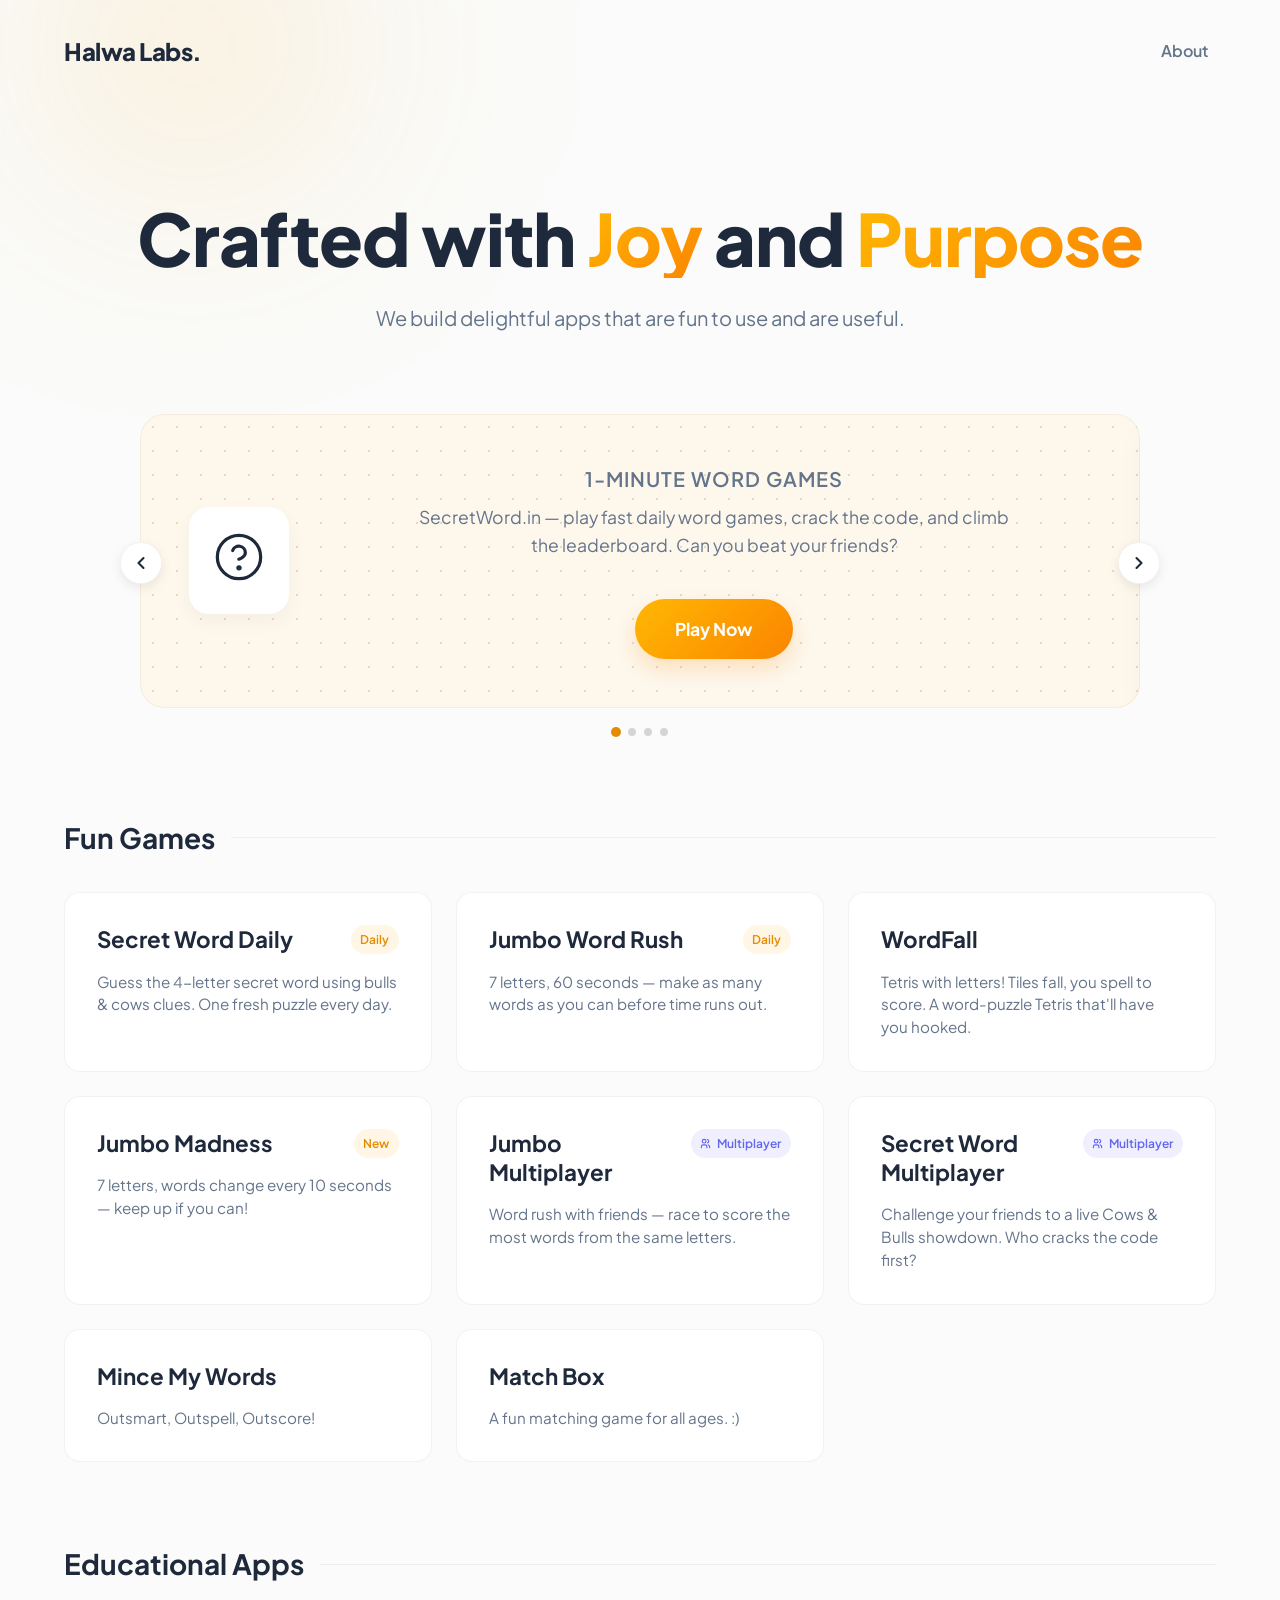
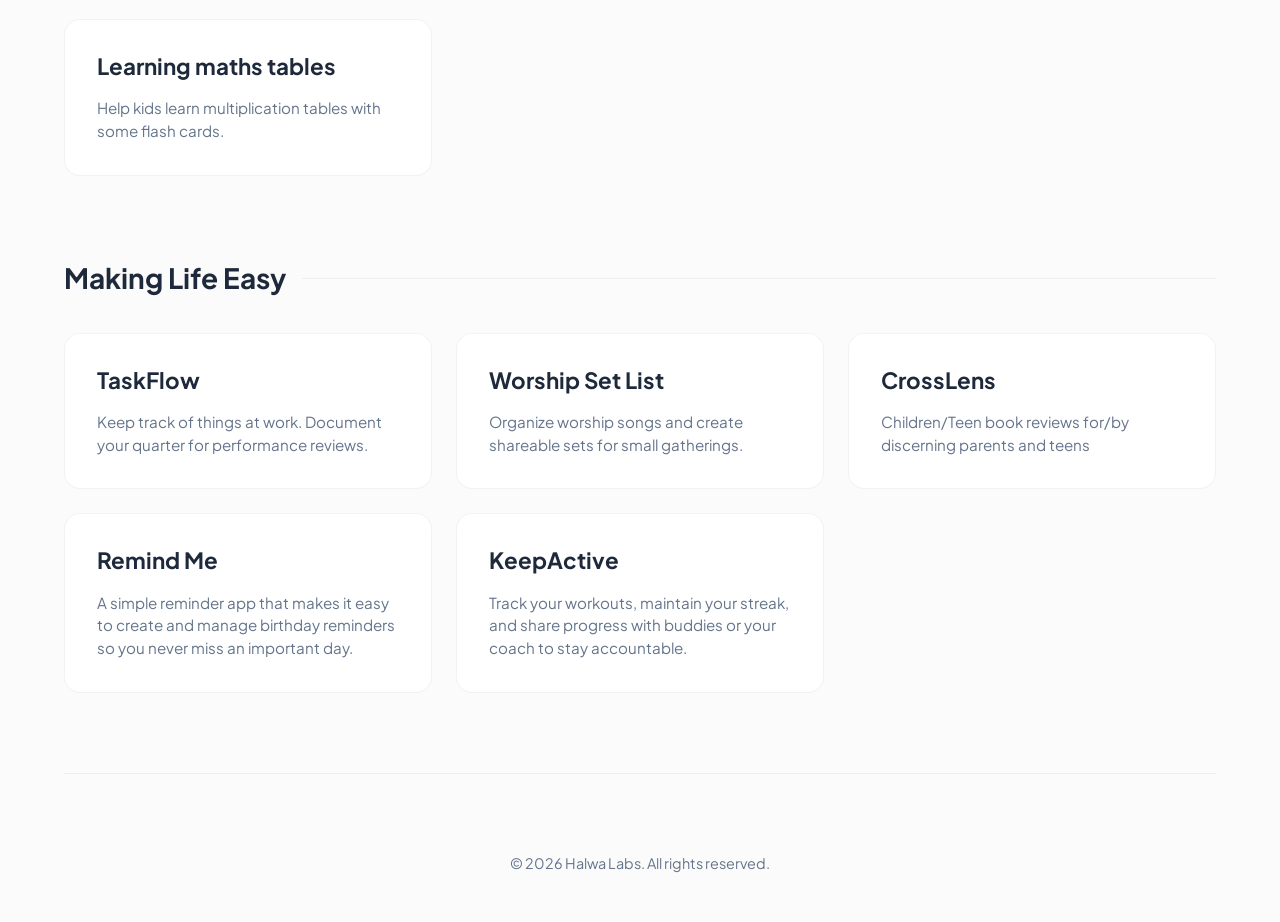
==== commit be6a8645: "Update carousel: 4 slides with SecretWord, Multiplication Tables, KeepActive, MyShelf Co-Authored-By" ====
--- a/index.html
+++ b/index.html
@@ -9,6 +9,14 @@
     <link rel="preconnect" href="https://fonts.gstatic.com" crossorigin>
     <link href="https://fonts.googleapis.com/css2?family=Plus+Jakarta+Sans:wght@400;500;600;700;800&display=swap" rel="stylesheet">
     <link rel="stylesheet" href="style.css">
+    <!-- Google tag (gtag.js) -->
+    <script async src="https://www.googletagmanager.com/gtag/js?id=G-1LLXTTPTNR"></script>
+    <script>
+      window.dataLayer = window.dataLayer || [];
+      function gtag(){dataLayer.push(arguments);}
+      gtag('js', new Date());
+      gtag('config', 'G-1LLXTTPTNR');
+    </script>
   </head>
   <body>
     <div id="app">
@@ -34,78 +42,39 @@
         </button>
 
         <div class="carousel-track" id="carouselTrack">
-          <!-- Slide 1: MyShelf -->
+          <!-- Slide 1: SecretWord.in -->
           <div class="carousel-slide">
             <div class="banner-icon">
               <svg width="52" height="52" viewBox="0 0 24 24" fill="none" stroke="var(--text-primary)" stroke-width="1.5" stroke-linecap="round" stroke-linejoin="round">
-                <path d="M4 19.5v-15A2.5 2.5 0 0 1 6.5 2H20v20H6.5a2.5 2.5 0 0 1 0-5H20"></path>
-                <path d="M8 7h6"></path>
-                <path d="M8 11h8"></path>
+                <circle cx="12" cy="12" r="10"></circle>
+                <path d="M9.09 9a3 3 0 0 1 5.83 1c0 2-3 3-3 3"></path>
+                <circle cx="12" cy="17" r="0.5" fill="var(--text-primary)"></circle>
               </svg>
             </div>
             <div class="banner-content">
-              <h3 class="banner-subtitle">Introducing MyShelf.in</h3>
-              <p class="banner-description">Your Personal Library Community: Manage your book collection, share with friends, and borrow/lend books securely.</p>
-              <a href="https://myshelf.in" target="_blank" rel="noopener noreferrer" class="banner-btn">Explore MyShelf.in</a>
-            </div>
-          </div>
-
-          <!-- Slide 2: WordFall -->
+              <h3 class="banner-subtitle">1-Minute Word Games</h3>
+              <p class="banner-description">SecretWord.in — play fast daily word games, crack the code, and climb the leaderboard. Can you beat your friends?</p>
+              <a href="https://secretword.in" target="_blank" rel="noopener noreferrer" class="banner-btn">Play Now</a>
+            </div>
+          </div>
+
+          <!-- Slide 2: Multiplication Tables -->
           <div class="carousel-slide">
             <div class="banner-icon">
               <svg width="52" height="52" viewBox="0 0 24 24" fill="none" stroke="var(--text-primary)" stroke-width="1.5" stroke-linecap="round" stroke-linejoin="round">
-                <rect x="3" y="3" width="4" height="4" rx="0.5"></rect>
-                <rect x="10" y="3" width="4" height="4" rx="0.5"></rect>
-                <rect x="17" y="3" width="4" height="4" rx="0.5"></rect>
-                <rect x="3" y="10" width="4" height="4" rx="0.5"></rect>
-                <rect x="10" y="10" width="4" height="4" rx="0.5"></rect>
-                <polyline points="12 17 12 21"></polyline>
-                <polyline points="9 19 12 22 15 19"></polyline>
+                <path d="M12 2L2 7l10 5 10-5-10-5z"></path>
+                <path d="M2 17l10 5 10-5"></path>
+                <path d="M2 12l10 5 10-5"></path>
               </svg>
             </div>
             <div class="banner-content">
-              <h3 class="banner-subtitle">Tetris with Letters!</h3>
-              <p class="banner-description">WordFall — tiles fall, you spell to score. A word-puzzle Tetris that'll have you hooked from the first drop.</p>
-              <a href="https://secretword.in/wordfall" target="_blank" rel="noopener noreferrer" class="banner-btn">Play WordFall</a>
-            </div>
-          </div>
-
-          <!-- Slide 2: Jumbo -->
-          <div class="carousel-slide">
-            <div class="banner-icon">
-              <svg width="52" height="52" viewBox="0 0 24 24" fill="none" stroke="var(--text-primary)" stroke-width="1.5" stroke-linecap="round" stroke-linejoin="round">
-                <circle cx="12" cy="12" r="9"></circle>
-                <path d="M12 8v4l3 3"></path>
-                <path d="M9.5 3.5 L7 7"></path>
-                <path d="M14.5 3.5 L17 7"></path>
-              </svg>
-            </div>
-            <div class="banner-content">
-              <h3 class="banner-subtitle">7 Letters. 60 Seconds. Go!</h3>
-              <p class="banner-description">Jumbo Word Rush — unscramble 7 letters and make as many words as you can before time runs out. Daily &amp; fast-paced!</p>
-              <a href="https://secretword.in/jumbo" target="_blank" rel="noopener noreferrer" class="banner-btn">Play Jumbo</a>
-            </div>
-          </div>
-
-          <!-- Slide 3: Secret Word Daily -->
-          <div class="carousel-slide">
-            <div class="banner-icon">
-              <svg width="52" height="52" viewBox="0 0 24 24" fill="none" stroke="var(--text-primary)" stroke-width="1.5" stroke-linecap="round" stroke-linejoin="round">
-                <rect x="3" y="4" width="18" height="18" rx="2"></rect>
-                <line x1="16" y1="2" x2="16" y2="6"></line>
-                <line x1="8" y1="2" x2="8" y2="6"></line>
-                <line x1="3" y1="10" x2="21" y2="10"></line>
-                <circle cx="12" cy="16" r="1" fill="var(--text-primary)"></circle>
-              </svg>
-            </div>
-            <div class="banner-content">
-              <h3 class="banner-subtitle">One Puzzle. Every Day.</h3>
-              <p class="banner-description">Secret Word Daily — guess the 4-letter word using bulls &amp; cows clues. A fresh challenge every single day!</p>
-              <a href="https://secretword.in/daily-challenge" target="_blank" rel="noopener noreferrer" class="banner-btn">Play Today's Puzzle</a>
-            </div>
-          </div>
-
-          <!-- Slide 4: KeepActive -->
+              <h3 class="banner-subtitle">Learn Multiplication Tables</h3>
+              <p class="banner-description">A fun flash card app for 2nd &amp; 3rd graders to master their times tables — no stress, just practice and progress!</p>
+              <a href="https://tables.halwalabs.com" target="_blank" rel="noopener noreferrer" class="banner-btn">Start Learning</a>
+            </div>
+          </div>
+
+          <!-- Slide 3: KeepActive -->
           <div class="carousel-slide">
             <div class="banner-icon">
               <svg width="52" height="52" viewBox="0 0 24 24" fill="none" stroke="var(--text-primary)" stroke-width="1.5" stroke-linecap="round" stroke-linejoin="round">
@@ -123,19 +92,19 @@
             </div>
           </div>
 
-          <!-- Slide 5: RemindMe -->
+          <!-- Slide 4: MyShelf -->
           <div class="carousel-slide">
             <div class="banner-icon">
               <svg width="52" height="52" viewBox="0 0 24 24" fill="none" stroke="var(--text-primary)" stroke-width="1.5" stroke-linecap="round" stroke-linejoin="round">
-                <path d="M18 8A6 6 0 0 0 6 8c0 7-3 9-3 9h18s-3-2-3-9"></path>
-                <path d="M13.73 21a2 2 0 0 1-3.46 0"></path>
-                <path d="M12 2v1"></path>
+                <path d="M4 19.5v-15A2.5 2.5 0 0 1 6.5 2H20v20H6.5a2.5 2.5 0 0 1 0-5H20"></path>
+                <path d="M8 7h6"></path>
+                <path d="M8 11h8"></path>
               </svg>
             </div>
             <div class="banner-content">
-              <h3 class="banner-subtitle">Never Miss a Birthday</h3>
-              <p class="banner-description">RemindMe — a simple birthday reminder app with zero ads. Set it once and never forget the people who matter most.</p>
-              <a href="https://remindme.halwalabs.com" target="_blank" rel="noopener noreferrer" class="banner-btn">Try RemindMe</a>
+              <h3 class="banner-subtitle">Introducing MyShelf.in</h3>
+              <p class="banner-description">Your Personal Library Community: Manage your book collection, share with friends, and borrow/lend books securely.</p>
+              <a href="https://myshelf.in" target="_blank" rel="noopener noreferrer" class="banner-btn">Explore MyShelf.in</a>
             </div>
           </div>
         </div>
@@ -149,8 +118,6 @@
           <button class="carousel-dot" data-index="1" aria-label="Slide 2"></button>
           <button class="carousel-dot" data-index="2" aria-label="Slide 3"></button>
           <button class="carousel-dot" data-index="3" aria-label="Slide 4"></button>
-          <button class="carousel-dot" data-index="4" aria-label="Slide 5"></button>
-          <button class="carousel-dot" data-index="5" aria-label="Slide 6"></button>
         </div>
       </div>
 
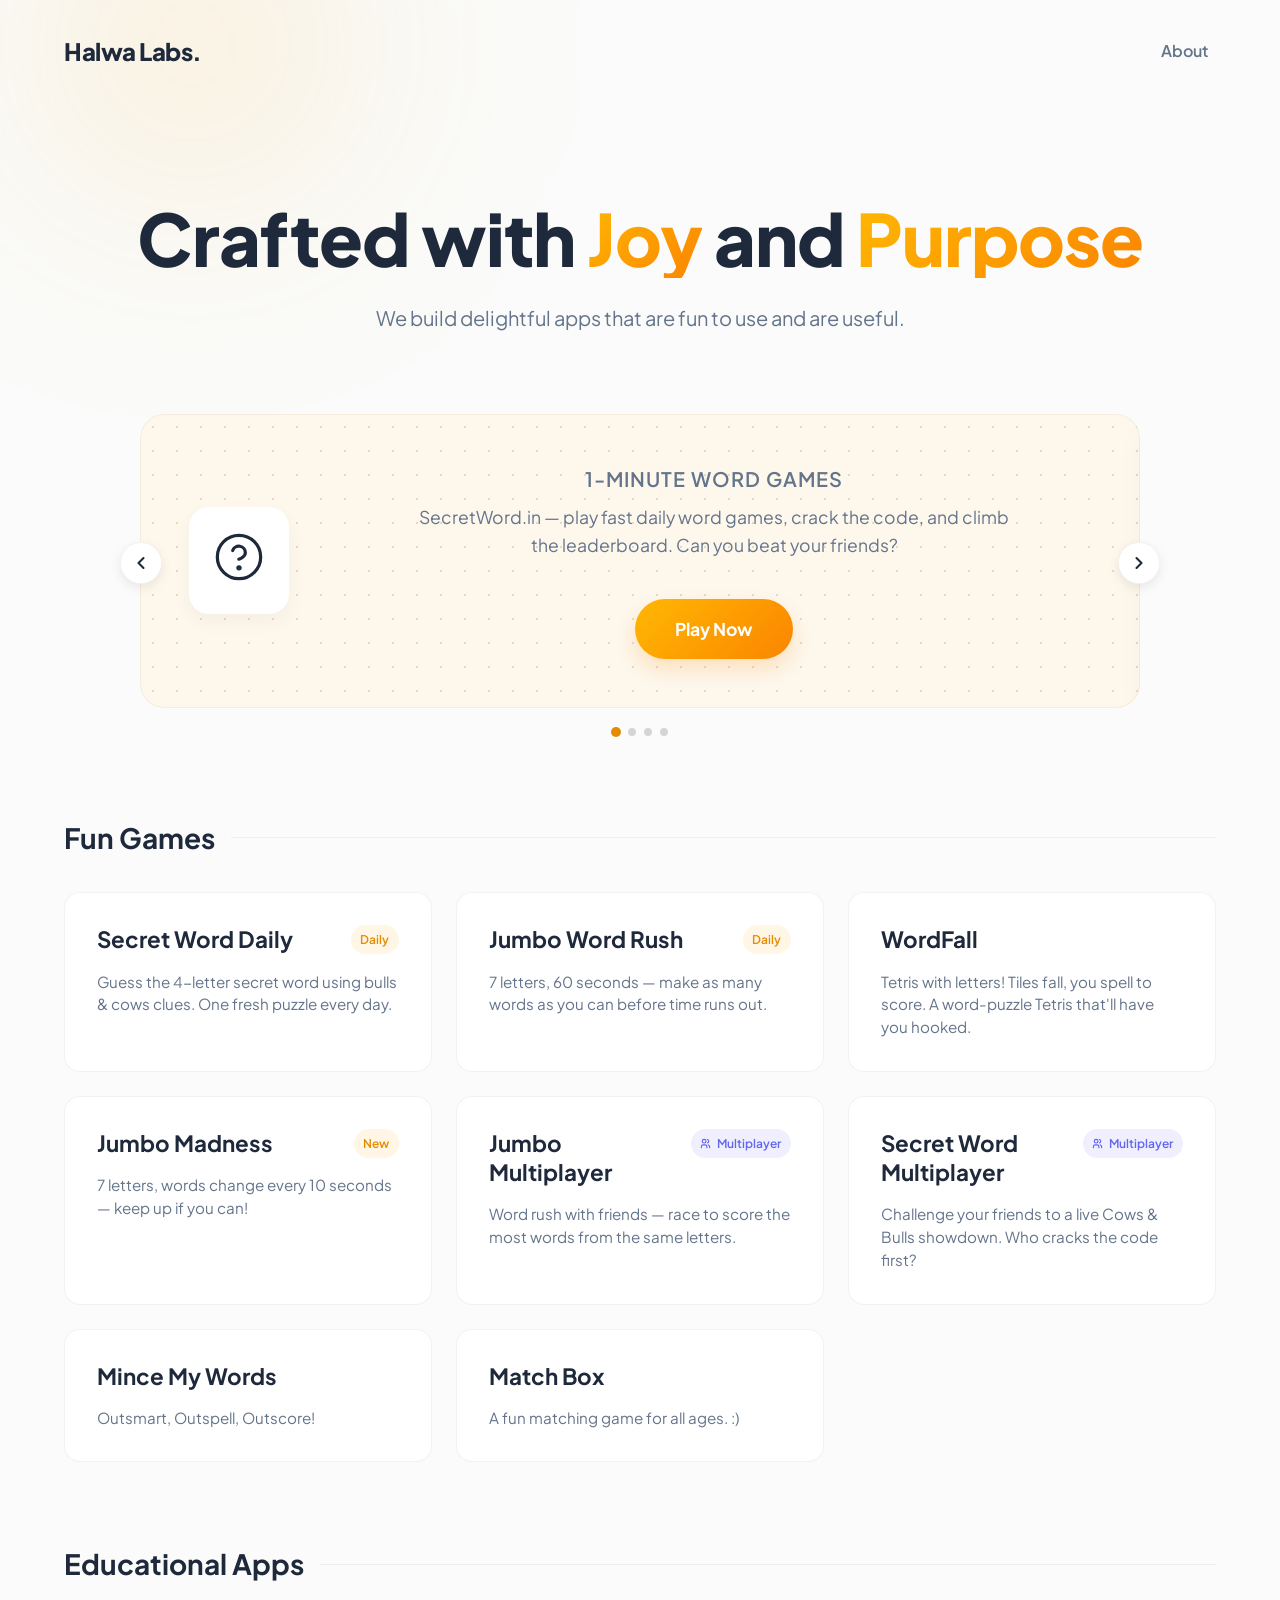
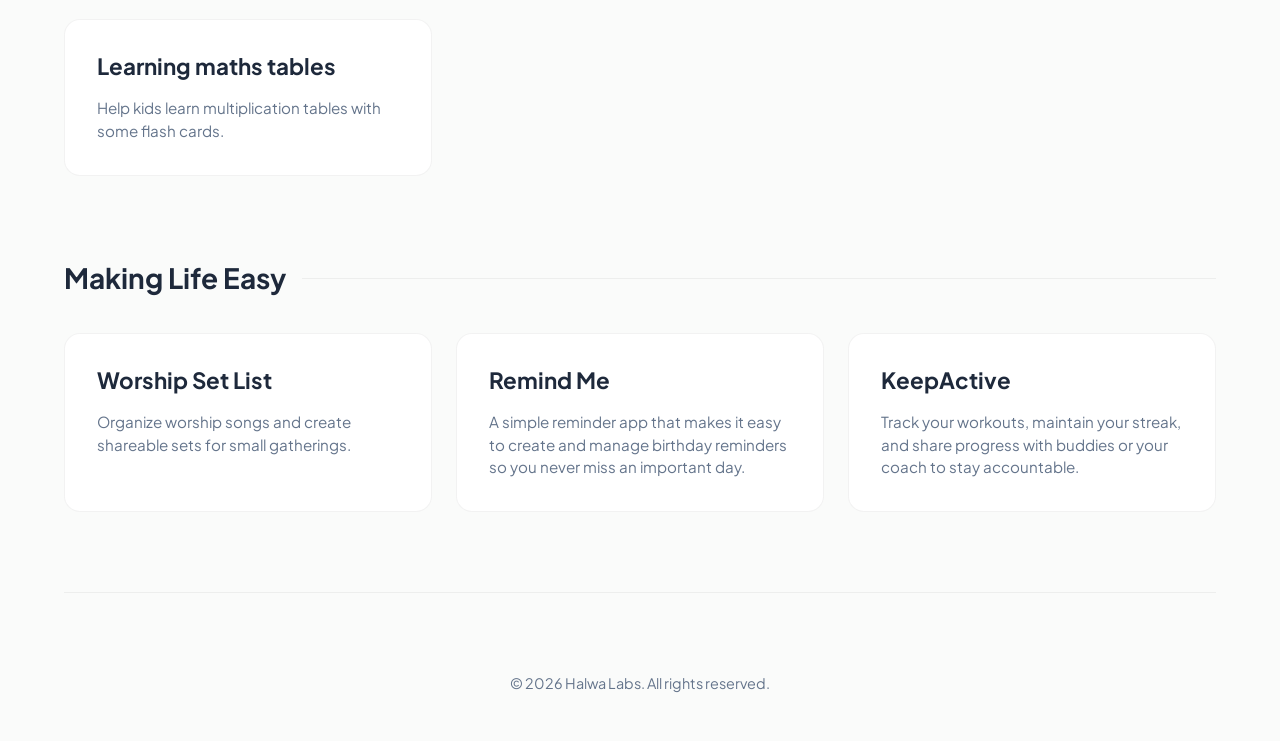
==== commit 253d2f2b: "Remove TaskFlow and CrossLens from Making Life Easy section Co-Authored-By: Claude Sonnet 4.6 <norep" ====
--- a/index.html
+++ b/index.html
@@ -204,22 +204,10 @@
         <section class="category-section">
           <h2 class="section-title">Making Life Easy</h2>
           <div class="grid-container">
-            <a href="https://taskflow.halwalabs.com" target="_blank" rel="noopener noreferrer" class="project-card">
-              <div class="card-content">
-                <div class="card-header"><h3>TaskFlow</h3></div>
-                <p>Keep track of things at work. Document your quarter for performance reviews.</p>
-              </div><div class="card-glow"></div>
-            </a>
             <a href="https://worshipsetlist.in" target="_blank" rel="noopener noreferrer" class="project-card">
               <div class="card-content">
                 <div class="card-header"><h3>Worship Set List</h3></div>
                 <p>Organize worship songs and create shareable sets for small gatherings.</p>
-              </div><div class="card-glow"></div>
-            </a>
-            <a href="https://crosslens.org" target="_blank" rel="noopener noreferrer" class="project-card">
-              <div class="card-content">
-                <div class="card-header"><h3>CrossLens</h3></div>
-                <p>Children/Teen book reviews for/by discerning parents and teens</p>
               </div><div class="card-glow"></div>
             </a>
             <a href="https://remindme.halwalabs.com" target="_blank" rel="noopener noreferrer" class="project-card">
